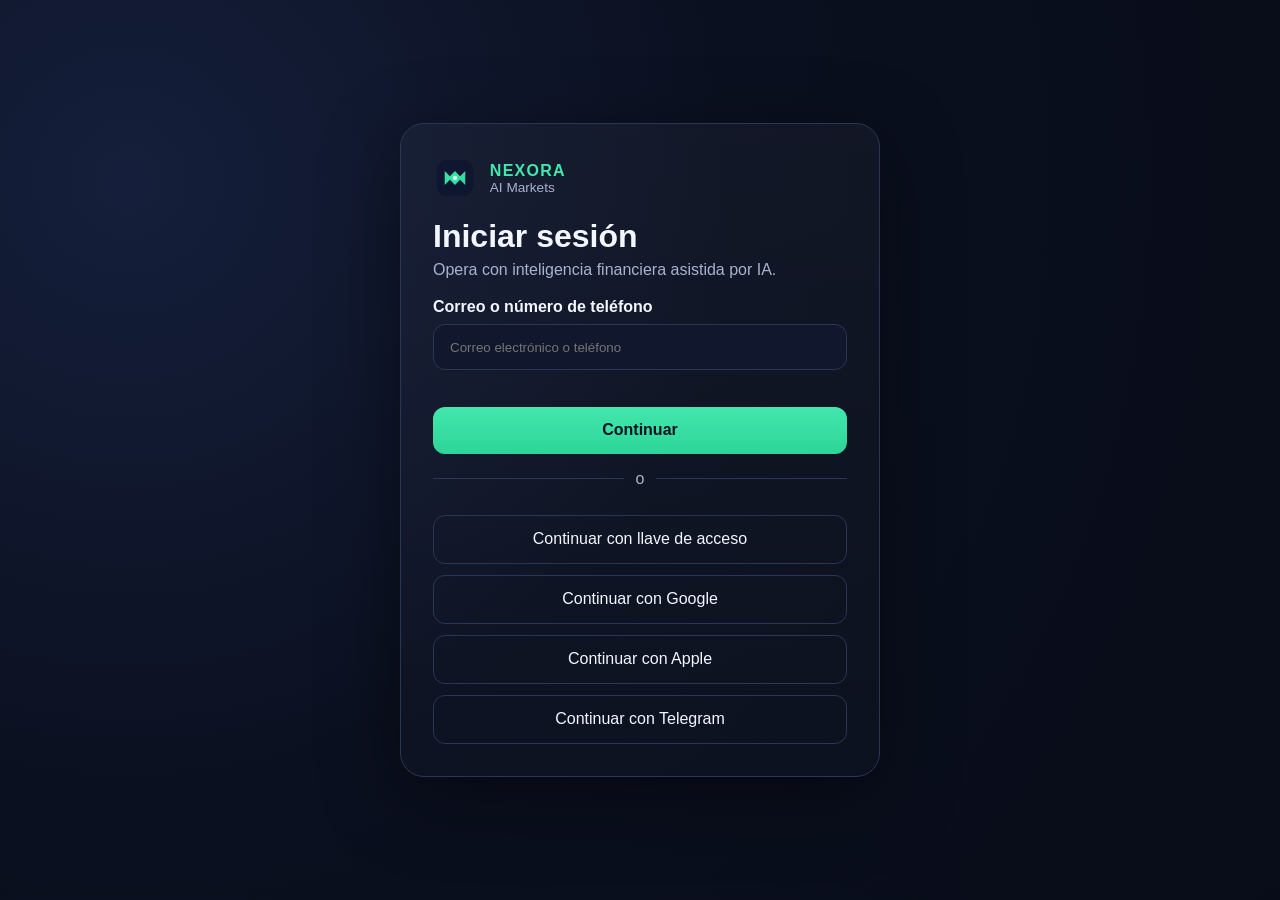
==== web/index.html @ fac0e904 "feat: add auth MVP and unified delivery document" ====
<!doctype html>
<html lang="es">
  <head>
    <meta charset="UTF-8" />
    <meta name="viewport" content="width=device-width, initial-scale=1.0" />
    <title>NEXORA AI Markets | Iniciar sesión</title>
    <link rel="stylesheet" href="styles.css" />
  </head>
  <body>
    <main class="page">
      <section class="login-card" aria-label="Panel de inicio de sesión">
        <header class="brand">
          <img src="assets/nexora-logo.svg" alt="Logotipo NEXORA" class="logo" />
          <div>
            <p class="brand-name">NEXORA</p>
            <p class="brand-sub">AI Markets</p>
          </div>
        </header>

        <h1>Iniciar sesión</h1>
        <p class="subtitle">Opera con inteligencia financiera asistida por IA.</p>

        <form id="login-form" novalidate>
          <label for="email">Correo o número de teléfono</label>
          <input id="email" name="email" type="text" placeholder="Correo electrónico o teléfono" required />
          <p id="error-msg" class="error-msg" aria-live="polite"></p>
          <button type="submit" class="btn-primary">Continuar</button>
        </form>

        <div class="divider"><span>o</span></div>

        <div class="social-actions">
          <button type="button" class="btn-secondary">Continuar con llave de acceso</button>
          <button type="button" class="btn-secondary">Continuar con Google</button>
          <button type="button" class="btn-secondary">Continuar con Apple</button>
          <button type="button" class="btn-secondary">Continuar con Telegram</button>
        </div>
      </section>
    </main>

    <script>
      const form = document.getElementById('login-form');
      const input = document.getElementById('email');
      const error = document.getElementById('error-msg');

      form.addEventListener('submit', (event) => {
        event.preventDefault();
        const value = input.value.trim();
        if (!value) {
          error.textContent = 'Por favor ingresa tu correo o número de teléfono.';
          input.focus();
          return;
        }
        error.textContent = '';
        alert('Validación correcta (demo UI). Aquí conectas tu backend de autenticación.');
      });
    </script>
  </body>
</html>
---- web/styles.css ----
:root {
  --bg-900: #0b1020;
  --bg-800: #11182d;
  --bg-700: #18203a;
  --text-100: #f3f6ff;
  --text-300: #a7b3d1;
  --accent-500: #43e7ad;
  --accent-600: #2dd598;
  --danger-500: #ff6b7a;
  --stroke: #2a3657;
}

* { box-sizing: border-box; }
body {
  margin: 0;
  font-family: Inter, Segoe UI, Roboto, sans-serif;
  background: radial-gradient(circle at 10% 20%, #151f3b 0%, var(--bg-900) 45%, #080c18 100%);
  color: var(--text-100);
  min-height: 100vh;
}
.page { display: grid; place-items: center; min-height: 100vh; padding: 2rem; }
.login-card {
  width: min(480px, 100%);
  background: linear-gradient(180deg, rgba(255,255,255,.03), rgba(255,255,255,.01));
  border: 1px solid var(--stroke);
  border-radius: 24px;
  padding: 2rem;
  box-shadow: 0 20px 80px rgba(0,0,0,.45);
}
.brand { display: flex; align-items: center; gap: .8rem; }
.logo { width: 44px; height: 44px; }
.brand-name { margin: 0; font-weight: 800; letter-spacing: .08em; color: var(--accent-500); }
.brand-sub { margin: 0; color: var(--text-300); font-size: .85rem; }
h1 { margin: 1.1rem 0 .4rem; font-size: 2rem; }
.subtitle { margin: 0 0 1.2rem; color: var(--text-300); }
label { display: block; margin-bottom: .5rem; font-weight: 600; }
input {
  width: 100%; padding: .9rem 1rem; border-radius: 12px; border: 1px solid var(--stroke);
  background: var(--bg-800); color: var(--text-100); margin-bottom: .5rem;
}
input:focus { outline: 2px solid color-mix(in oklab, var(--accent-500), white 5%); border-color: var(--accent-500); }
.error-msg { color: var(--danger-500); min-height: 1.2rem; margin: 0 0 .6rem; font-size: .9rem; }
button { width: 100%; border-radius: 12px; padding: .9rem 1rem; border: none; cursor: pointer; font-size: 1rem; }
.btn-primary { background: linear-gradient(180deg, var(--accent-500), var(--accent-600)); color: #05131f; font-weight: 700; }
.btn-secondary { margin-top: .7rem; background: transparent; border: 1px solid var(--stroke); color: var(--text-100); }
.divider { display: flex; align-items: center; gap: .75rem; margin: 1rem 0; color: var(--text-300); }
.divider::before, .divider::after { content: ""; flex: 1; height: 1px; background: var(--stroke); }
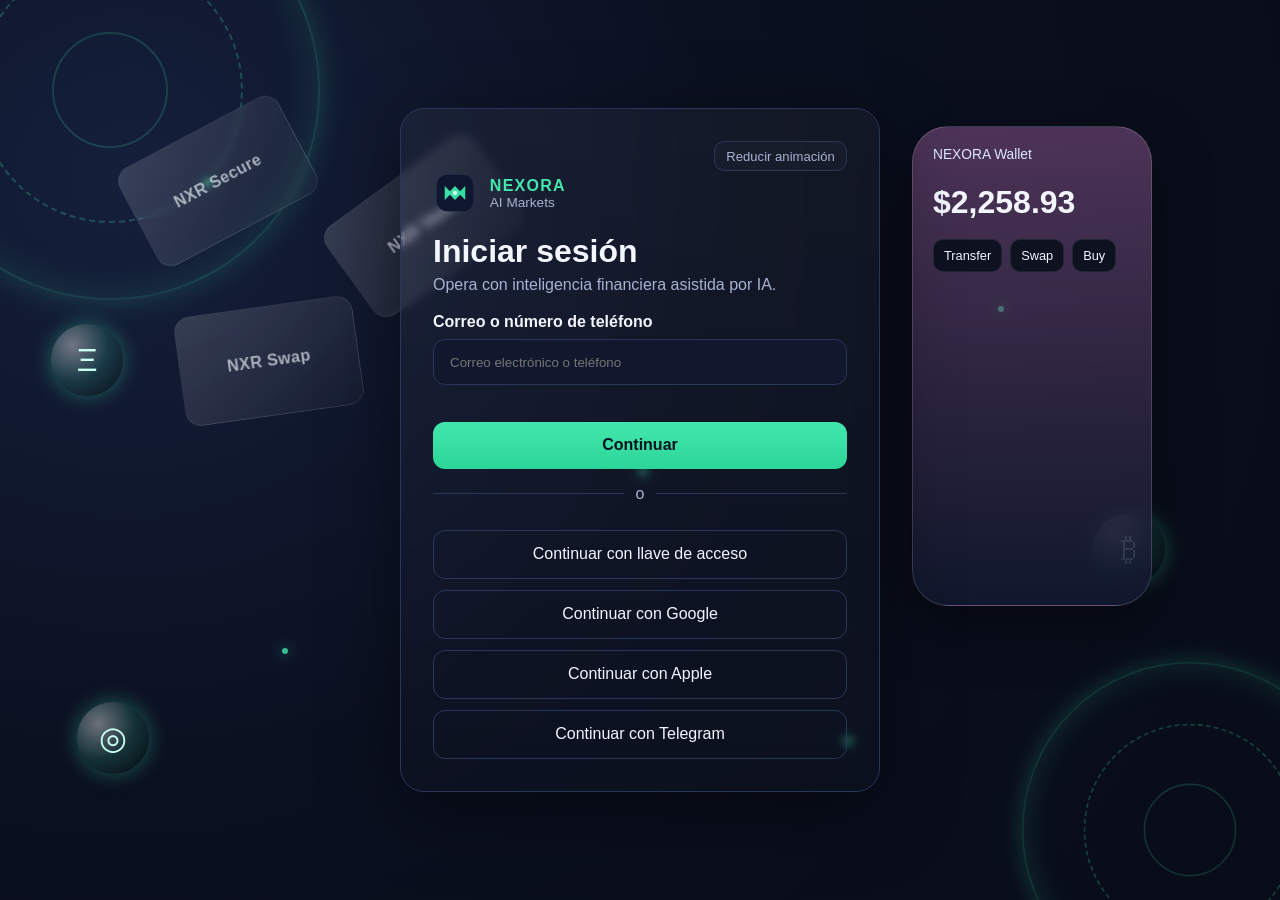
==== commit 5b30bbf8: "feat: add production-grade scaffold modules across API, data, custody, compliance, security, UX, and" ====
--- a/web/index.html
+++ b/web/index.html
@@ -7,8 +7,34 @@
     <link rel="stylesheet" href="styles.css" />
   </head>
   <body>
+    <div class="bg-token token-a" aria-hidden="true"></div>
+    <div class="bg-token token-b" aria-hidden="true"></div>
+    <div class="sparkles" aria-hidden="true">
+      <span></span><span></span><span></span><span></span><span></span>
+    </div>
+
+    <section class="visual-layer" aria-hidden="true">
+      <article class="glass-card c1">NXR Secure</article>
+      <article class="glass-card c2">NXR Vault</article>
+      <article class="glass-card c3">NXR Swap</article>
+      <div class="coin coin-eth">Ξ</div>
+      <div class="coin coin-btc">₿</div>
+      <div class="coin coin-sol">◎</div>
+      <div class="phone-mock">
+        <div class="phone-top">NEXORA Wallet</div>
+        <div class="phone-balance">$2,258.93</div>
+        <div class="phone-actions">
+          <span>Transfer</span><span>Swap</span><span>Buy</span>
+        </div>
+      </div>
+    </section>
+
     <main class="page">
       <section class="login-card" aria-label="Panel de inicio de sesión">
+        <button id="motion-toggle" type="button" class="motion-toggle" aria-pressed="false">
+          Reducir animación
+        </button>
+
         <header class="brand">
           <img src="assets/nexora-logo.svg" alt="Logotipo NEXORA" class="logo" />
           <div>
@@ -42,6 +68,18 @@
       const form = document.getElementById('login-form');
       const input = document.getElementById('email');
       const error = document.getElementById('error-msg');
+      const motionToggle = document.getElementById('motion-toggle');
+
+      const setMotion = (reduced) => {
+        document.body.classList.toggle('reduced-motion', reduced);
+        motionToggle.setAttribute('aria-pressed', String(reduced));
+        motionToggle.textContent = reduced ? 'Activar animación' : 'Reducir animación';
+      };
+
+      motionToggle.addEventListener('click', () => {
+        const reduced = !document.body.classList.contains('reduced-motion');
+        setMotion(reduced);
+      });
 
       form.addEventListener('submit', (event) => {
         event.preventDefault();
--- a/web/styles.css
+++ b/web/styles.css
@@ -1,47 +1,26 @@
-:root {
-  --bg-900: #0b1020;
-  --bg-800: #11182d;
-  --bg-700: #18203a;
-  --text-100: #f3f6ff;
-  --text-300: #a7b3d1;
-  --accent-500: #43e7ad;
-  --accent-600: #2dd598;
-  --danger-500: #ff6b7a;
-  --stroke: #2a3657;
-}
-
-* { box-sizing: border-box; }
-body {
-  margin: 0;
-  font-family: Inter, Segoe UI, Roboto, sans-serif;
-  background: radial-gradient(circle at 10% 20%, #151f3b 0%, var(--bg-900) 45%, #080c18 100%);
-  color: var(--text-100);
-  min-height: 100vh;
-}
-.page { display: grid; place-items: center; min-height: 100vh; padding: 2rem; }
-.login-card {
-  width: min(480px, 100%);
-  background: linear-gradient(180deg, rgba(255,255,255,.03), rgba(255,255,255,.01));
-  border: 1px solid var(--stroke);
-  border-radius: 24px;
-  padding: 2rem;
-  box-shadow: 0 20px 80px rgba(0,0,0,.45);
-}
-.brand { display: flex; align-items: center; gap: .8rem; }
-.logo { width: 44px; height: 44px; }
-.brand-name { margin: 0; font-weight: 800; letter-spacing: .08em; color: var(--accent-500); }
-.brand-sub { margin: 0; color: var(--text-300); font-size: .85rem; }
-h1 { margin: 1.1rem 0 .4rem; font-size: 2rem; }
-.subtitle { margin: 0 0 1.2rem; color: var(--text-300); }
-label { display: block; margin-bottom: .5rem; font-weight: 600; }
-input {
-  width: 100%; padding: .9rem 1rem; border-radius: 12px; border: 1px solid var(--stroke);
-  background: var(--bg-800); color: var(--text-100); margin-bottom: .5rem;
-}
-input:focus { outline: 2px solid color-mix(in oklab, var(--accent-500), white 5%); border-color: var(--accent-500); }
-.error-msg { color: var(--danger-500); min-height: 1.2rem; margin: 0 0 .6rem; font-size: .9rem; }
-button { width: 100%; border-radius: 12px; padding: .9rem 1rem; border: none; cursor: pointer; font-size: 1rem; }
-.btn-primary { background: linear-gradient(180deg, var(--accent-500), var(--accent-600)); color: #05131f; font-weight: 700; }
-.btn-secondary { margin-top: .7rem; background: transparent; border: 1px solid var(--stroke); color: var(--text-100); }
-.divider { display: flex; align-items: center; gap: .75rem; margin: 1rem 0; color: var(--text-300); }
-.divider::before, .divider::after { content: ""; flex: 1; height: 1px; background: var(--stroke); }
+:root { --bg-900:#0b1020; --bg-800:#11182d; --text-100:#f3f6ff; --text-300:#a7b3d1; --accent-500:#43e7ad; --accent-600:#2dd598; --danger-500:#ff6b7a; --stroke:#2a3657; --spin-a:34s; --spin-b:28s; }
+@media (max-width:1024px){:root{--spin-a:24s;--spin-b:20s;}}
+@media (max-width:640px){:root{--spin-a:18s;--spin-b:14s;}}
+@media (prefers-reduced-motion: reduce){.bg-token,.sparkles span,.glass-card,.coin,.phone-mock{animation:none!important;}}
+*{box-sizing:border-box}
+body{margin:0;font-family:Inter,Segoe UI,Roboto,sans-serif;background:radial-gradient(circle at 10% 20%,#151f3b 0%,var(--bg-900) 45%,#080c18 100%);color:var(--text-100);min-height:100vh;overflow:hidden}
+body.reduced-motion .bg-token,body.reduced-motion .sparkles span,body.reduced-motion .glass-card,body.reduced-motion .coin,body.reduced-motion .phone-mock{animation:none!important}
+.bg-token{position:fixed;width:420px;height:420px;border-radius:50%;border:2px solid rgba(67,231,173,.18);box-shadow:inset 0 0 40px rgba(67,231,173,.15),0 0 30px rgba(67,231,173,.2);pointer-events:none;z-index:0}
+.bg-token::before,.bg-token::after{content:"";position:absolute;inset:18%;border-radius:50%;border:2px dashed rgba(67,231,173,.25)}.bg-token::after{inset:36%;border-style:solid;opacity:.7}
+.token-a{top:-120px;left:-100px;animation:spin var(--spin-a) linear infinite}.token-b{right:-120px;bottom:-140px;transform:scale(.8);animation:spin-reverse var(--spin-b) linear infinite}
+.sparkles{position:fixed;inset:0;pointer-events:none;z-index:0}.sparkles span{position:absolute;width:6px;height:6px;border-radius:50%;background:rgba(67,231,173,.8);box-shadow:0 0 14px rgba(67,231,173,.7);animation:twinkle 3s ease-in-out infinite}
+.sparkles span:nth-child(1){top:20%;left:16%}.sparkles span:nth-child(2){top:34%;left:78%;animation-delay:.7s}.sparkles span:nth-child(3){top:72%;left:22%;animation-delay:1.4s}.sparkles span:nth-child(4){top:82%;left:66%;animation-delay:2s}.sparkles span:nth-child(5){top:52%;left:50%;animation-delay:2.6s}
+.visual-layer{position:fixed;inset:0;z-index:0;pointer-events:none}
+.glass-card{position:absolute;width:180px;height:110px;border-radius:16px;border:1px solid rgba(255,255,255,.08);background:linear-gradient(140deg,rgba(255,255,255,.15),rgba(255,255,255,.02));backdrop-filter:blur(3px);display:grid;place-items:center;color:rgba(243,246,255,.65);font-weight:700;letter-spacing:.03em}
+.c1{top:14%;left:10%;transform:rotate(-28deg);animation:floatY 8s ease-in-out infinite}.c2{top:19%;left:26%;transform:rotate(-36deg);animation:floatY 9s ease-in-out infinite 1s}.c3{top:34%;left:14%;transform:rotate(-8deg);animation:floatY 7s ease-in-out infinite .8s}
+.coin{position:absolute;width:72px;height:72px;border-radius:50%;display:grid;place-items:center;font-size:2rem;color:#c9fff0;background:radial-gradient(circle at 30% 30%,rgba(255,255,255,.4),rgba(67,231,173,.15),rgba(0,0,0,.5));box-shadow:0 0 20px rgba(67,231,173,.35)}
+.coin-eth{left:4%;top:36%;animation:orbit 10s linear infinite}.coin-btc{right:9%;top:57%;animation:orbit 12s linear infinite reverse}.coin-sol{left:6%;bottom:14%;animation:orbit 11s linear infinite}
+.phone-mock{position:absolute;right:10%;top:14%;width:240px;height:480px;border-radius:36px;border:1px solid rgba(255,255,255,.16);background:linear-gradient(180deg,rgba(204,122,197,.35),rgba(17,24,45,.95));padding:20px;box-shadow:0 20px 60px rgba(0,0,0,.45);animation:floatY 10s ease-in-out infinite}
+.phone-top{color:#dfe8ff;font-size:.86rem;margin-bottom:22px}.phone-balance{font-size:2rem;font-weight:800}.phone-actions{display:flex;gap:8px;margin-top:18px}.phone-actions span{background:#0e1220;border:1px solid rgba(255,255,255,.08);padding:8px 10px;border-radius:10px;font-size:.8rem}
+@keyframes twinkle{0%,100%{opacity:.15;transform:scale(.8)}50%{opacity:1;transform:scale(1.5)}}@keyframes spin{from{transform:rotate(0deg)}to{transform:rotate(360deg)}}@keyframes spin-reverse{from{transform:scale(.8) rotate(360deg)}to{transform:scale(.8) rotate(0deg)}}@keyframes floatY{0%,100%{transform:translateY(0)}50%{transform:translateY(-12px)}}@keyframes orbit{from{transform:rotate(0deg) translateX(8px) rotate(0deg)}to{transform:rotate(360deg) translateX(8px) rotate(-360deg)}}
+.page{display:grid;place-items:center;min-height:100vh;padding:2rem;position:relative;z-index:1}.login-card{width:min(480px,100%);background:linear-gradient(180deg,rgba(255,255,255,.04),rgba(255,255,255,.01));backdrop-filter:blur(4px);border:1px solid var(--stroke);border-radius:24px;padding:2rem;box-shadow:0 20px 80px rgba(0,0,0,.45)}
+.motion-toggle{width:auto;border:1px solid var(--stroke);color:var(--text-300);background:rgba(255,255,255,.02);padding:.4rem .7rem;border-radius:10px;font-size:.82rem;float:right}.brand{display:flex;align-items:center;gap:.8rem;clear:both}.logo{width:44px;height:44px}.brand-name{margin:0;font-weight:800;letter-spacing:.08em;color:var(--accent-500)}.brand-sub{margin:0;color:var(--text-300);font-size:.85rem}
+h1{margin:1.1rem 0 .4rem;font-size:2rem}.subtitle{margin:0 0 1.2rem;color:var(--text-300)}label{display:block;margin-bottom:.5rem;font-weight:600}
+input{width:100%;padding:.9rem 1rem;border-radius:12px;border:1px solid var(--stroke);background:var(--bg-800);color:var(--text-100);margin-bottom:.5rem}input:focus{outline:2px solid color-mix(in oklab,var(--accent-500),white 5%);border-color:var(--accent-500)}.error-msg{color:var(--danger-500);min-height:1.2rem;margin:0 0 .6rem;font-size:.9rem}
+button{width:100%;border-radius:12px;padding:.9rem 1rem;border:none;cursor:pointer;font-size:1rem}.btn-primary{background:linear-gradient(180deg,var(--accent-500),var(--accent-600));color:#05131f;font-weight:700}.btn-secondary{margin-top:.7rem;background:transparent;border:1px solid var(--stroke);color:var(--text-100)}.divider{display:flex;align-items:center;gap:.75rem;margin:1rem 0;color:var(--text-300)}.divider::before,.divider::after{content:"";flex:1;height:1px;background:var(--stroke)}
+@media (max-width:980px){.visual-layer{display:none}}
